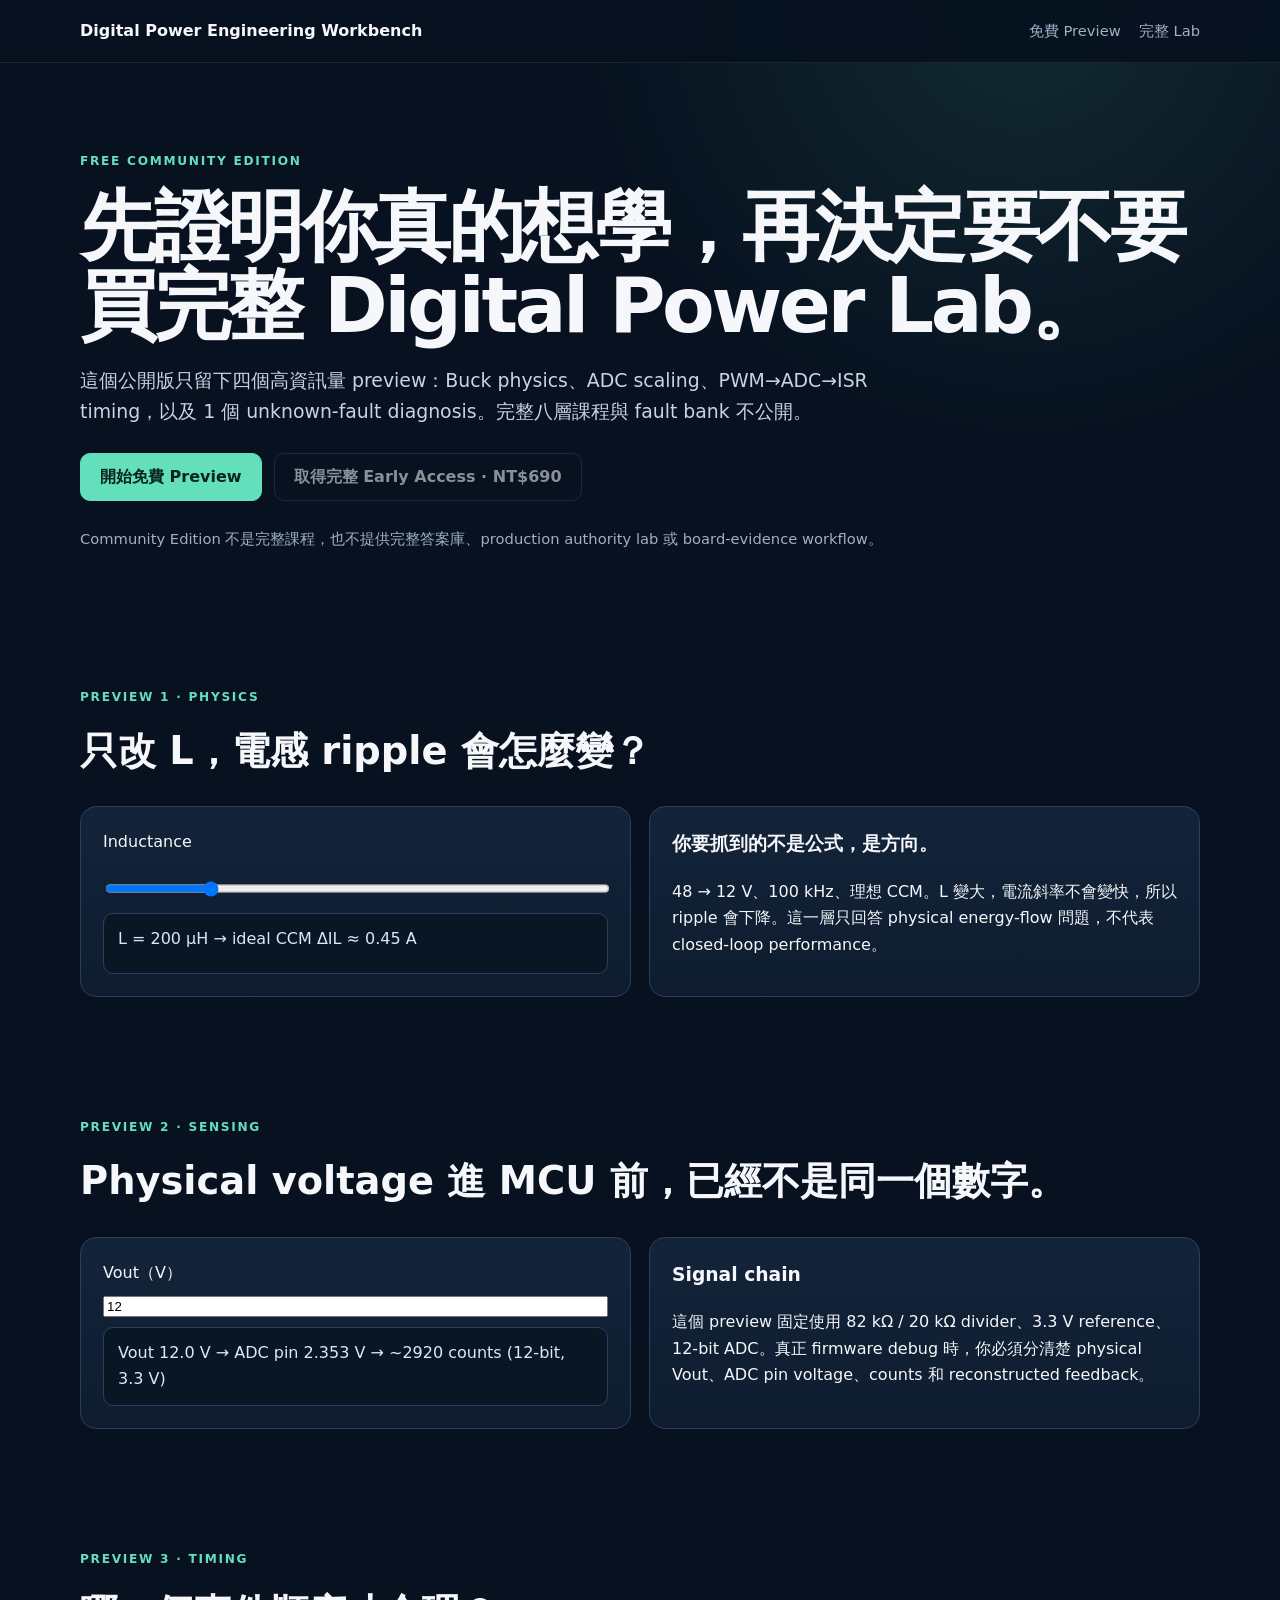
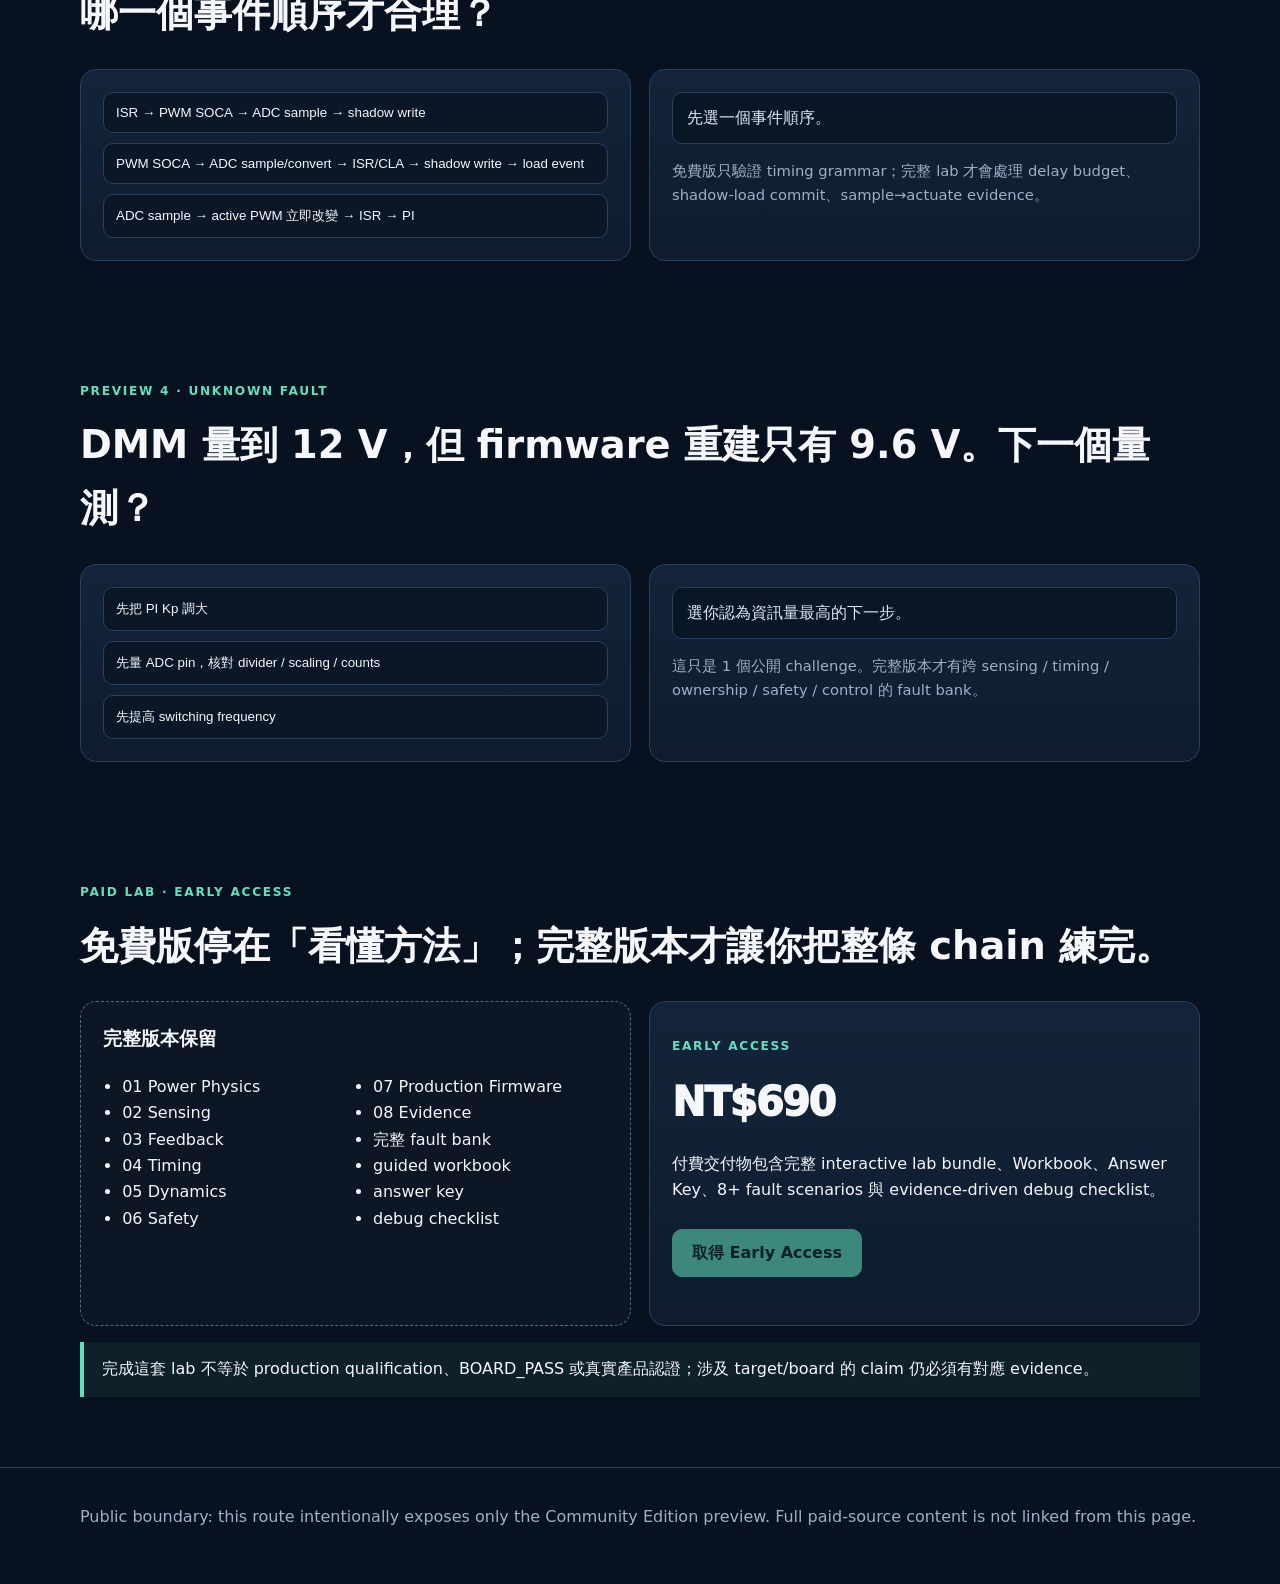
==== training/digital-buck/index.html @ 7afb1373 "feat: add digital buck community edition" ====
<!doctype html>
<html lang="zh-Hant">
<head>
  <meta charset="utf-8">
  <meta name="viewport" content="width=device-width,initial-scale=1">
  <meta name="description" content="免費 Digital Buck Community Edition：用少量互動實驗看懂 Buck physics、ADC sensing、control timing 與 evidence-driven debug。">
  <title>Digital Buck Community Edition</title>
  <link rel="stylesheet" href="./community.css">
</head>
<body>
<header class="top">
  <div class="shell">
    <a class="brand" href="../../">Digital Power Engineering Workbench</a>
    <nav aria-label="頁面導覽">
      <a href="#preview">免費 Preview</a>
      <a href="#paid">完整 Lab</a>
    </nav>
  </div>
</header>

<main>
<section class="hero">
  <div class="shell">
    <p class="eyebrow">FREE COMMUNITY EDITION</p>
    <h1>先證明你真的想學，再決定要不要買完整 Digital Power Lab。</h1>
    <p class="lead">這個公開版只留下四個高資訊量 preview：Buck physics、ADC scaling、PWM→ADC→ISR timing，以及 1 個 unknown-fault diagnosis。完整八層課程與 fault bank 不公開。</p>
    <div class="actions">
      <a class="button primary" href="#preview">開始免費 Preview</a>
      <a class="button" data-buy aria-disabled="true">取得完整 Early Access · NT$690</a>
    </div>
    <p class="note">Community Edition 不是完整課程，也不提供完整答案庫、production authority lab 或 board-evidence workflow。</p>
  </div>
</section>

<section class="block" id="preview">
  <div class="shell">
    <p class="eyebrow">PREVIEW 1 · PHYSICS</p>
    <h2>只改 L，電感 ripple 會怎麼變？</h2>
    <div class="grid">
      <article class="card control">
        <label for="inductance">Inductance</label>
        <input id="inductance" type="range" min="100" max="600" step="25" value="200">
        <div id="physics-result" class="result" aria-live="polite"></div>
      </article>
      <article class="card">
        <h3>你要抓到的不是公式，是方向。</h3>
        <p>48 → 12 V、100 kHz、理想 CCM。L 變大，電流斜率不會變快，所以 ripple 會下降。這一層只回答 physical energy-flow 問題，不代表 closed-loop performance。</p>
      </article>
    </div>
  </div>
</section>

<section class="block">
  <div class="shell">
    <p class="eyebrow">PREVIEW 2 · SENSING</p>
    <h2>Physical voltage 進 MCU 前，已經不是同一個數字。</h2>
    <div class="grid">
      <article class="card control">
        <label for="sense-vout">Vout（V）</label>
        <input id="sense-vout" type="number" min="1" max="16" step=".1" value="12">
        <div id="sense-result" class="result" aria-live="polite"></div>
      </article>
      <article class="card">
        <h3>Signal chain</h3>
        <p>這個 preview 固定使用 82 kΩ / 20 kΩ divider、3.3 V reference、12-bit ADC。真正 firmware debug 時，你必須分清楚 physical Vout、ADC pin voltage、counts 和 reconstructed feedback。</p>
      </article>
    </div>
  </div>
</section>

<section class="block">
  <div class="shell">
    <p class="eyebrow">PREVIEW 3 · TIMING</p>
    <h2>哪一個事件順序才合理？</h2>
    <div class="grid">
      <article class="card options">
        <button data-timing="wrong">ISR → PWM SOCA → ADC sample → shadow write</button>
        <button data-timing="correct">PWM SOCA → ADC sample/convert → ISR/CLA → shadow write → load event</button>
        <button data-timing="wrong">ADC sample → active PWM 立即改變 → ISR → PI</button>
      </article>
      <article class="card">
        <div id="timing-result" class="result" aria-live="polite">先選一個事件順序。</div>
        <p class="note">免費版只驗證 timing grammar；完整 lab 才會處理 delay budget、shadow-load commit、sample→actuate evidence。</p>
      </article>
    </div>
  </div>
</section>

<section class="block">
  <div class="shell">
    <p class="eyebrow">PREVIEW 4 · UNKNOWN FAULT</p>
    <h2>DMM 量到 12 V，但 firmware 重建只有 9.6 V。下一個量測？</h2>
    <div class="grid">
      <article class="card options">
        <button data-fault="pi">先把 PI Kp 調大</button>
        <button data-fault="adc">先量 ADC pin，核對 divider / scaling / counts</button>
        <button data-fault="pwm">先提高 switching frequency</button>
      </article>
      <article class="card">
        <div id="fault-result" class="result" aria-live="polite">選你認為資訊量最高的下一步。</div>
        <p class="note">這只是 1 個公開 challenge。完整版本才有跨 sensing / timing / ownership / safety / control 的 fault bank。</p>
      </article>
    </div>
  </div>
</section>

<section class="block" id="paid">
  <div class="shell">
    <p class="eyebrow">PAID LAB · EARLY ACCESS</p>
    <h2>免費版停在「看懂方法」；完整版本才讓你把整條 chain 練完。</h2>
    <div class="grid">
      <article class="card locked">
        <h3>完整版本保留</h3>
        <ul>
          <li>01 Power Physics</li><li>02 Sensing</li><li>03 Feedback</li><li>04 Timing</li>
          <li>05 Dynamics</li><li>06 Safety</li><li>07 Production Firmware</li><li>08 Evidence</li>
          <li>完整 fault bank</li><li>guided workbook</li><li>answer key</li><li>debug checklist</li>
        </ul>
      </article>
      <article class="card">
        <p class="eyebrow">EARLY ACCESS</p>
        <div class="price">NT$690</div>
        <p>付費交付物包含完整 interactive lab bundle、Workbook、Answer Key、8+ fault scenarios 與 evidence-driven debug checklist。</p>
        <div class="actions"><a class="button primary" data-buy aria-disabled="true">取得 Early Access</a></div>
        <p id="checkout-status" class="status" hidden></p>
      </article>
    </div>
    <p class="truth">完成這套 lab 不等於 production qualification、BOARD_PASS 或真實產品認證；涉及 target/board 的 claim 仍必須有對應 evidence。</p>
  </div>
</section>
</main>

<footer><div class="shell">Public boundary: this route intentionally exposes only the Community Edition preview. Full paid-source content is not linked from this page.</div></footer>

<script src="./product-config.js"></script>
<script src="./app.js"></script>
</body>
</html>
---- training/digital-buck/community.css ----
:root{
  --bg:#07111f;--panel:#0e1c2e;--panel2:#13243a;--text:#f5f7fb;--muted:#9fb0c6;
  --line:#29405d;--accent:#63dfbc;--accentInk:#06251d;--warn:#ffd166;--max:1120px
}
*{box-sizing:border-box}html{scroll-behavior:smooth}
body{margin:0;background:radial-gradient(circle at 80% 0%,rgba(99,223,188,.12),transparent 28rem),var(--bg);color:var(--text);font:16px/1.65 Inter,system-ui,-apple-system,"Segoe UI",sans-serif}
a{color:inherit}.shell{width:min(var(--max),calc(100% - 28px));margin:auto}
.top{position:sticky;top:0;z-index:5;background:rgba(7,17,31,.92);backdrop-filter:blur(10px);border-bottom:1px solid rgba(255,255,255,.08)}
.top .shell{min-height:62px;display:flex;align-items:center;justify-content:space-between;gap:18px}
.brand{font-weight:900;text-decoration:none}.top nav{display:flex;gap:18px}.top nav a{color:var(--muted);text-decoration:none;font-size:.92rem}
.hero{padding:76px 0 54px}.eyebrow{color:var(--accent);font-weight:900;letter-spacing:.14em;font-size:.76rem;text-transform:uppercase}
h1{font-size:clamp(2.3rem,6vw,5rem);line-height:1.04;letter-spacing:-.045em;margin:.2em 0}.lead{max-width:820px;color:#c8d4e3;font-size:1.18rem}
.actions{display:flex;flex-wrap:wrap;gap:12px;margin:26px 0}
.button{display:inline-flex;align-items:center;justify-content:center;min-height:48px;padding:0 19px;border:1px solid var(--line);border-radius:10px;text-decoration:none;font-weight:850}
.button.primary{background:var(--accent);border-color:var(--accent);color:var(--accentInk)}.button.disabled{opacity:.55;cursor:not-allowed}
.note{color:var(--muted);font-size:.92rem}.block{padding:54px 0}.block h2{font-size:clamp(1.65rem,3vw,2.6rem);margin:0 0 10px}
.grid{display:grid;grid-template-columns:repeat(2,minmax(0,1fr));gap:18px;margin-top:24px}.card{background:linear-gradient(180deg,var(--panel2),var(--panel));border:1px solid var(--line);border-radius:16px;padding:22px}
.card h3{margin-top:0}.control{display:grid;gap:10px}.control input[type="range"],.control input[type="number"]{width:100%}
.result{min-height:46px;padding:12px 14px;border:1px solid var(--line);border-radius:10px;background:#091624;color:#dce8f7}
.options{display:grid;gap:10px}.options button{padding:12px;border-radius:10px;border:1px solid var(--line);background:#0b1726;color:var(--text);text-align:left;cursor:pointer}
.locked{border:1px dashed #526b89;background:rgba(255,255,255,.025)}.locked ul{columns:2;padding-left:1.2rem}.price{font-size:2.5rem;font-weight:950;letter-spacing:-.04em}
.truth{border-left:4px solid var(--accent);padding:14px 18px;background:rgba(99,223,188,.07)}
.status{margin-top:14px;padding:12px;border:1px solid #7c6424;border-radius:10px;background:rgba(255,209,102,.08);color:#ffe399}
footer{border-top:1px solid var(--line);padding:36px 0 54px;color:var(--muted)}
@media(max-width:760px){.grid{grid-template-columns:1fr}.top nav{display:none}.locked ul{columns:1}.actions .button{width:100%}}
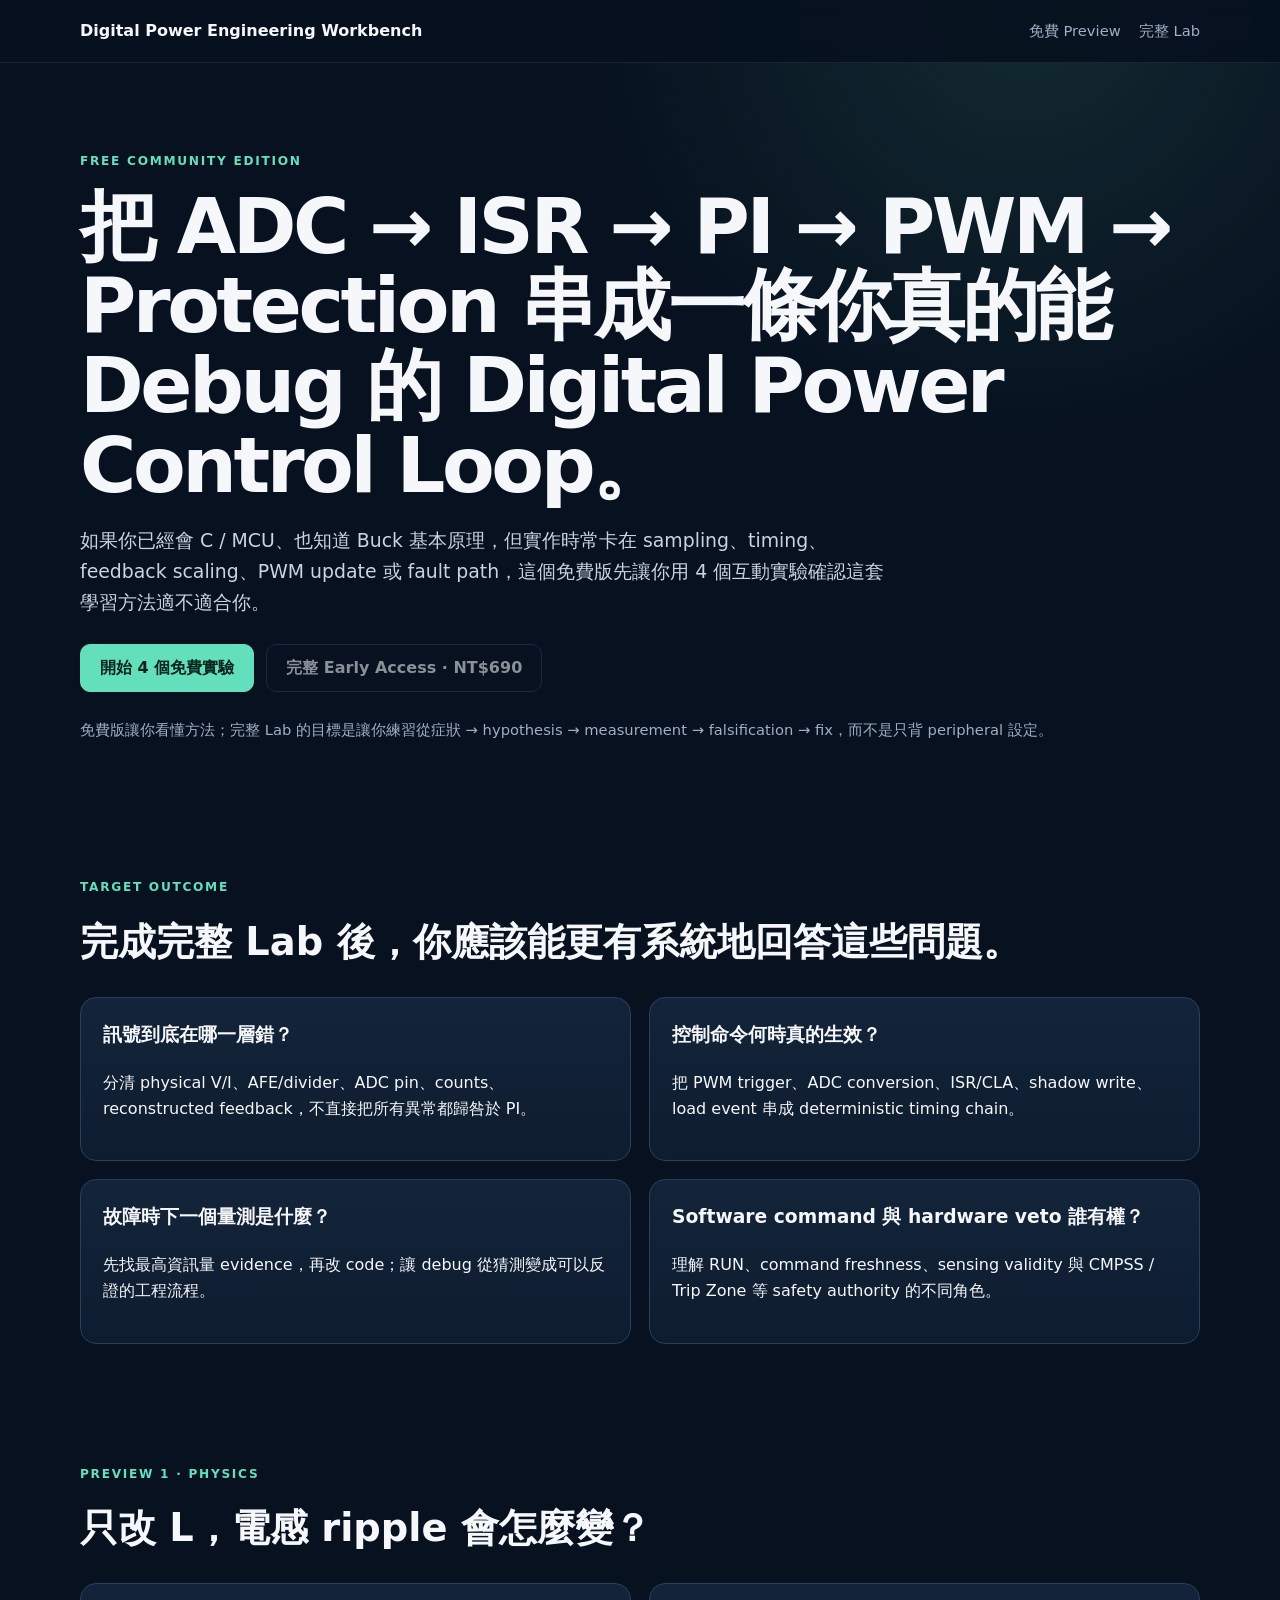
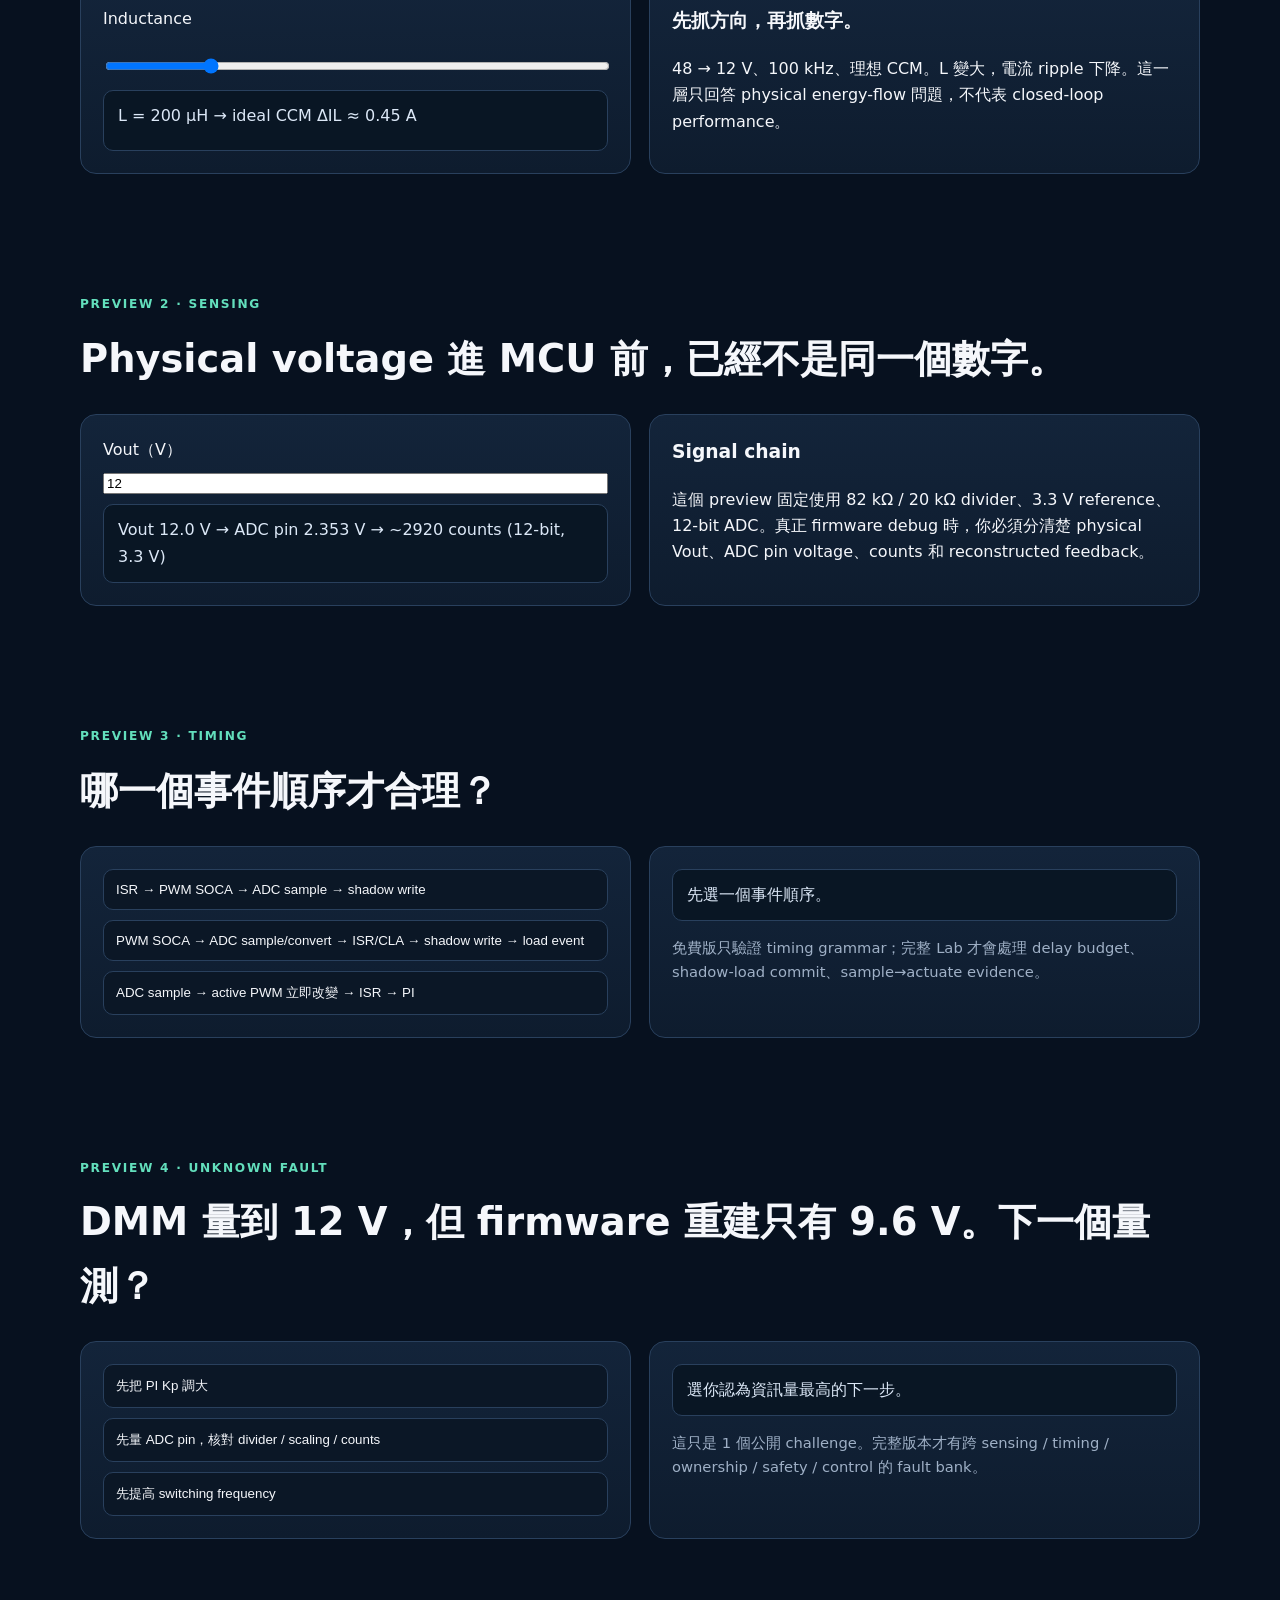
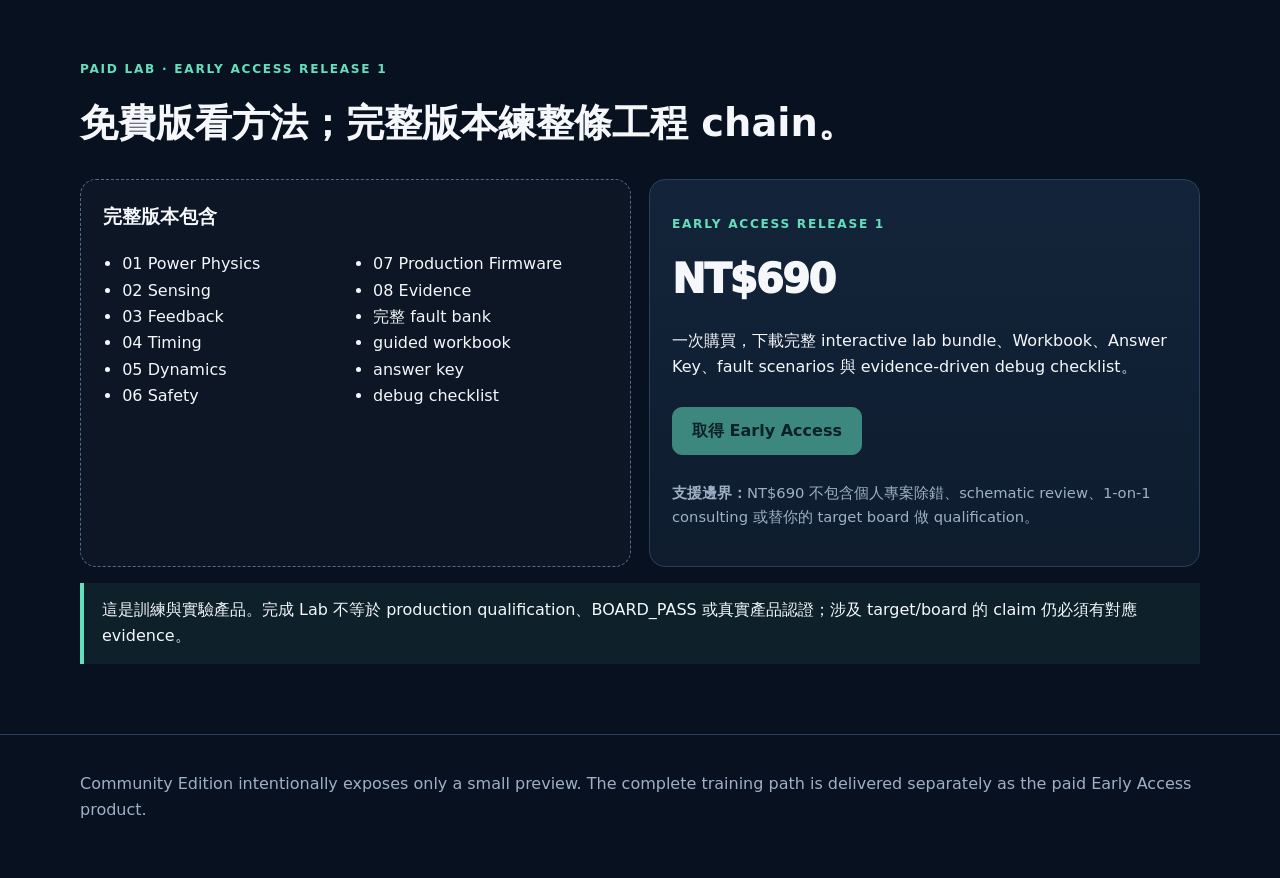
==== commit da17058c: "feat: make digital buck landing page outcome-driven" ====
--- a/training/digital-buck/index.html
+++ b/training/digital-buck/index.html
@@ -3,7 +3,7 @@
 <head>
   <meta charset="utf-8">
   <meta name="viewport" content="width=device-width,initial-scale=1">
-  <meta name="description" content="免費 Digital Buck Community Edition：用少量互動實驗看懂 Buck physics、ADC sensing、control timing 與 evidence-driven debug。">
+  <meta name="description" content="免費 Digital Buck Community Edition：用 4 個互動實驗理解 Buck physics、ADC sensing、control timing 與 evidence-driven debug。">
   <title>Digital Buck Community Edition</title>
   <link rel="stylesheet" href="./community.css">
 </head>
@@ -22,13 +22,38 @@
 <section class="hero">
   <div class="shell">
     <p class="eyebrow">FREE COMMUNITY EDITION</p>
-    <h1>先證明你真的想學，再決定要不要買完整 Digital Power Lab。</h1>
-    <p class="lead">這個公開版只留下四個高資訊量 preview：Buck physics、ADC scaling、PWM→ADC→ISR timing，以及 1 個 unknown-fault diagnosis。完整八層課程與 fault bank 不公開。</p>
+    <h1>把 ADC → ISR → PI → PWM → Protection 串成一條你真的能 Debug 的 Digital Power Control Loop。</h1>
+    <p class="lead">如果你已經會 C / MCU、也知道 Buck 基本原理，但實作時常卡在 sampling、timing、feedback scaling、PWM update 或 fault path，這個免費版先讓你用 4 個互動實驗確認這套學習方法適不適合你。</p>
     <div class="actions">
-      <a class="button primary" href="#preview">開始免費 Preview</a>
-      <a class="button" data-buy aria-disabled="true">取得完整 Early Access · NT$690</a>
+      <a class="button primary" href="#preview">開始 4 個免費實驗</a>
+      <a class="button" data-buy aria-disabled="true">完整 Early Access · NT$690</a>
     </div>
-    <p class="note">Community Edition 不是完整課程，也不提供完整答案庫、production authority lab 或 board-evidence workflow。</p>
+    <p class="note">免費版讓你看懂方法；完整 Lab 的目標是讓你練習從症狀 → hypothesis → measurement → falsification → fix，而不是只背 peripheral 設定。</p>
+  </div>
+</section>
+
+<section class="block">
+  <div class="shell">
+    <p class="eyebrow">TARGET OUTCOME</p>
+    <h2>完成完整 Lab 後，你應該能更有系統地回答這些問題。</h2>
+    <div class="grid">
+      <article class="card">
+        <h3>訊號到底在哪一層錯？</h3>
+        <p>分清 physical V/I、AFE/divider、ADC pin、counts、reconstructed feedback，不直接把所有異常都歸咎於 PI。</p>
+      </article>
+      <article class="card">
+        <h3>控制命令何時真的生效？</h3>
+        <p>把 PWM trigger、ADC conversion、ISR/CLA、shadow write、load event 串成 deterministic timing chain。</p>
+      </article>
+      <article class="card">
+        <h3>故障時下一個量測是什麼？</h3>
+        <p>先找最高資訊量 evidence，再改 code；讓 debug 從猜測變成可以反證的工程流程。</p>
+      </article>
+      <article class="card">
+        <h3>Software command 與 hardware veto 誰有權？</h3>
+        <p>理解 RUN、command freshness、sensing validity 與 CMPSS / Trip Zone 等 safety authority 的不同角色。</p>
+      </article>
+    </div>
   </div>
 </section>
 
@@ -43,8 +68,8 @@
         <div id="physics-result" class="result" aria-live="polite"></div>
       </article>
       <article class="card">
-        <h3>你要抓到的不是公式，是方向。</h3>
-        <p>48 → 12 V、100 kHz、理想 CCM。L 變大，電流斜率不會變快，所以 ripple 會下降。這一層只回答 physical energy-flow 問題，不代表 closed-loop performance。</p>
+        <h3>先抓方向，再抓數字。</h3>
+        <p>48 → 12 V、100 kHz、理想 CCM。L 變大，電流 ripple 下降。這一層只回答 physical energy-flow 問題，不代表 closed-loop performance。</p>
       </article>
     </div>
   </div>
@@ -80,7 +105,7 @@
       </article>
       <article class="card">
         <div id="timing-result" class="result" aria-live="polite">先選一個事件順序。</div>
-        <p class="note">免費版只驗證 timing grammar；完整 lab 才會處理 delay budget、shadow-load commit、sample→actuate evidence。</p>
+        <p class="note">免費版只驗證 timing grammar；完整 Lab 才會處理 delay budget、shadow-load commit、sample→actuate evidence。</p>
       </article>
     </div>
   </div>
@@ -106,11 +131,11 @@
 
 <section class="block" id="paid">
   <div class="shell">
-    <p class="eyebrow">PAID LAB · EARLY ACCESS</p>
-    <h2>免費版停在「看懂方法」；完整版本才讓你把整條 chain 練完。</h2>
+    <p class="eyebrow">PAID LAB · EARLY ACCESS RELEASE 1</p>
+    <h2>免費版看方法；完整版本練整條工程 chain。</h2>
     <div class="grid">
       <article class="card locked">
-        <h3>完整版本保留</h3>
+        <h3>完整版本包含</h3>
         <ul>
           <li>01 Power Physics</li><li>02 Sensing</li><li>03 Feedback</li><li>04 Timing</li>
           <li>05 Dynamics</li><li>06 Safety</li><li>07 Production Firmware</li><li>08 Evidence</li>
@@ -118,19 +143,20 @@
         </ul>
       </article>
       <article class="card">
-        <p class="eyebrow">EARLY ACCESS</p>
+        <p class="eyebrow">EARLY ACCESS RELEASE 1</p>
         <div class="price">NT$690</div>
-        <p>付費交付物包含完整 interactive lab bundle、Workbook、Answer Key、8+ fault scenarios 與 evidence-driven debug checklist。</p>
+        <p>一次購買，下載完整 interactive lab bundle、Workbook、Answer Key、fault scenarios 與 evidence-driven debug checklist。</p>
         <div class="actions"><a class="button primary" data-buy aria-disabled="true">取得 Early Access</a></div>
         <p id="checkout-status" class="status" hidden></p>
+        <p class="note"><strong>支援邊界：</strong>NT$690 不包含個人專案除錯、schematic review、1-on-1 consulting 或替你的 target board 做 qualification。</p>
       </article>
     </div>
-    <p class="truth">完成這套 lab 不等於 production qualification、BOARD_PASS 或真實產品認證；涉及 target/board 的 claim 仍必須有對應 evidence。</p>
+    <p class="truth">這是訓練與實驗產品。完成 Lab 不等於 production qualification、BOARD_PASS 或真實產品認證；涉及 target/board 的 claim 仍必須有對應 evidence。</p>
   </div>
 </section>
 </main>
 
-<footer><div class="shell">Public boundary: this route intentionally exposes only the Community Edition preview. Full paid-source content is not linked from this page.</div></footer>
+<footer><div class="shell">Community Edition intentionally exposes only a small preview. The complete training path is delivered separately as the paid Early Access product.</div></footer>
 
 <script src="./product-config.js"></script>
 <script src="./app.js"></script>
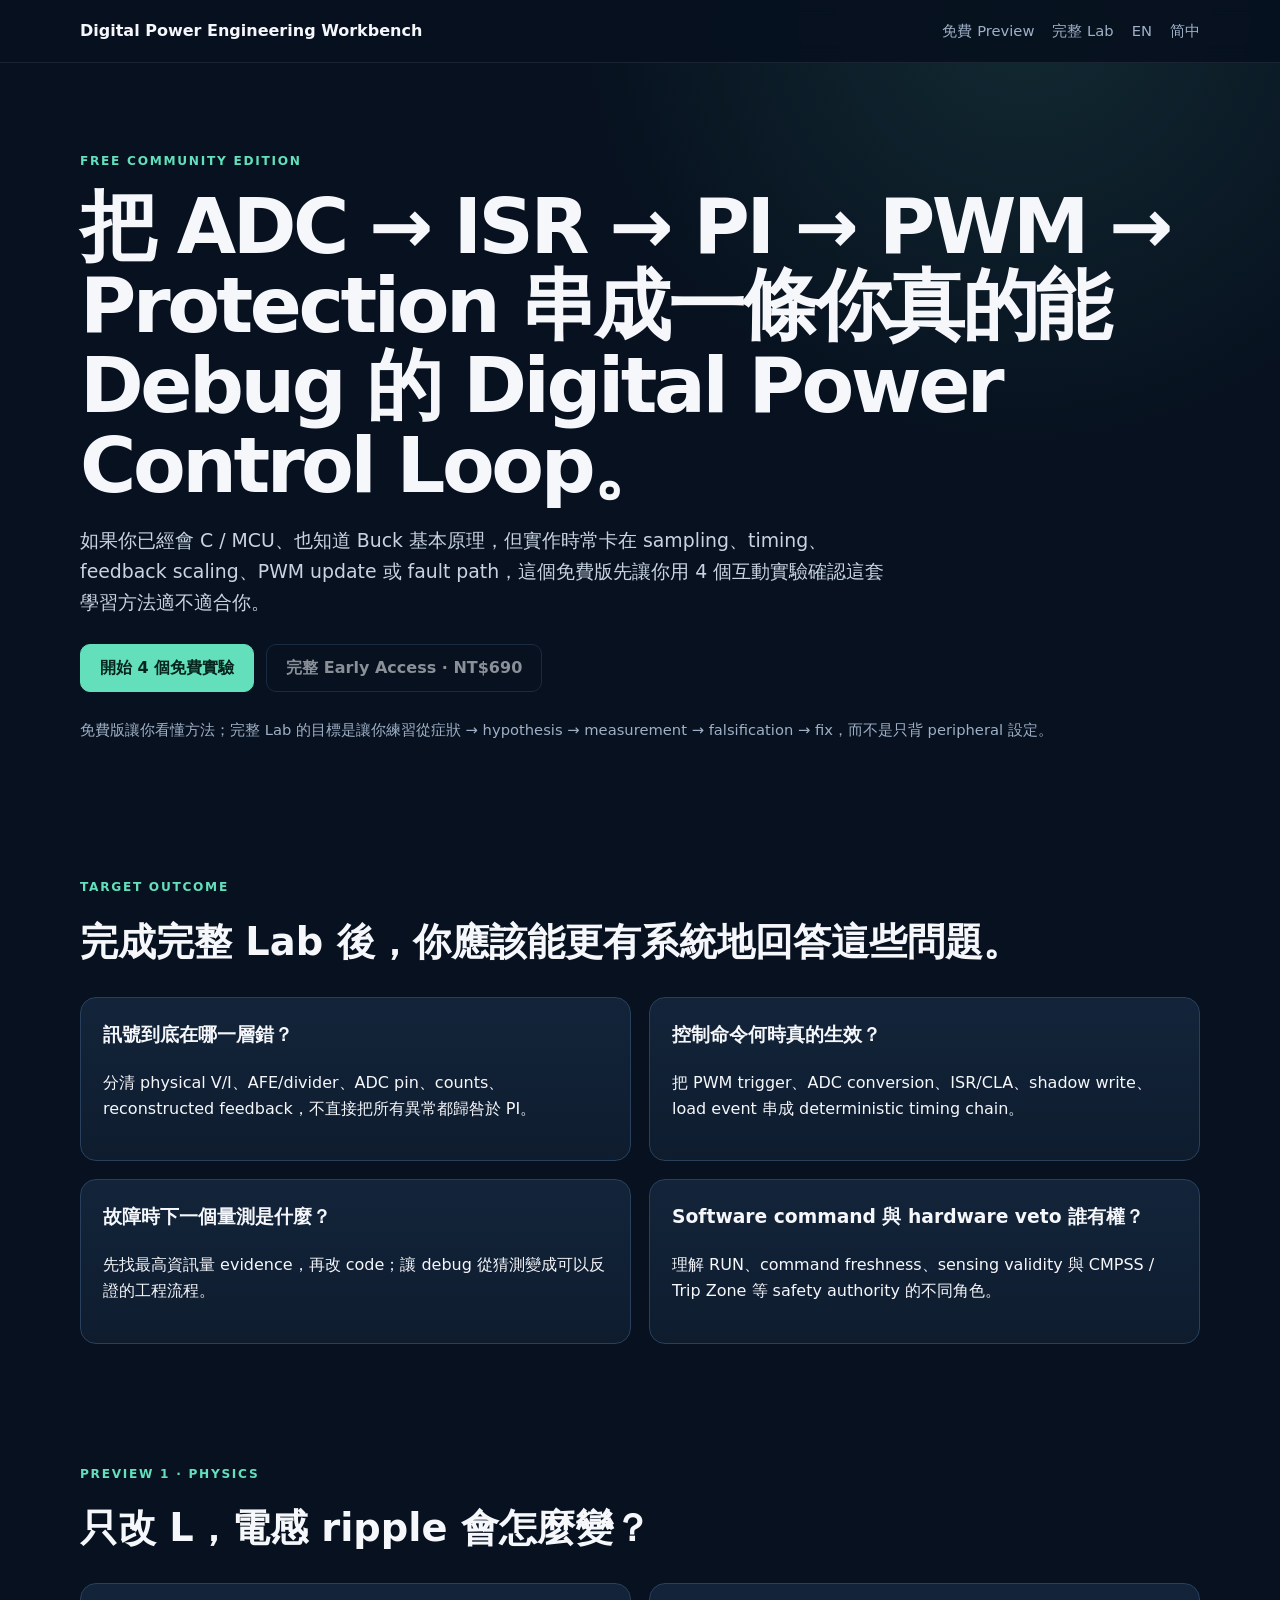
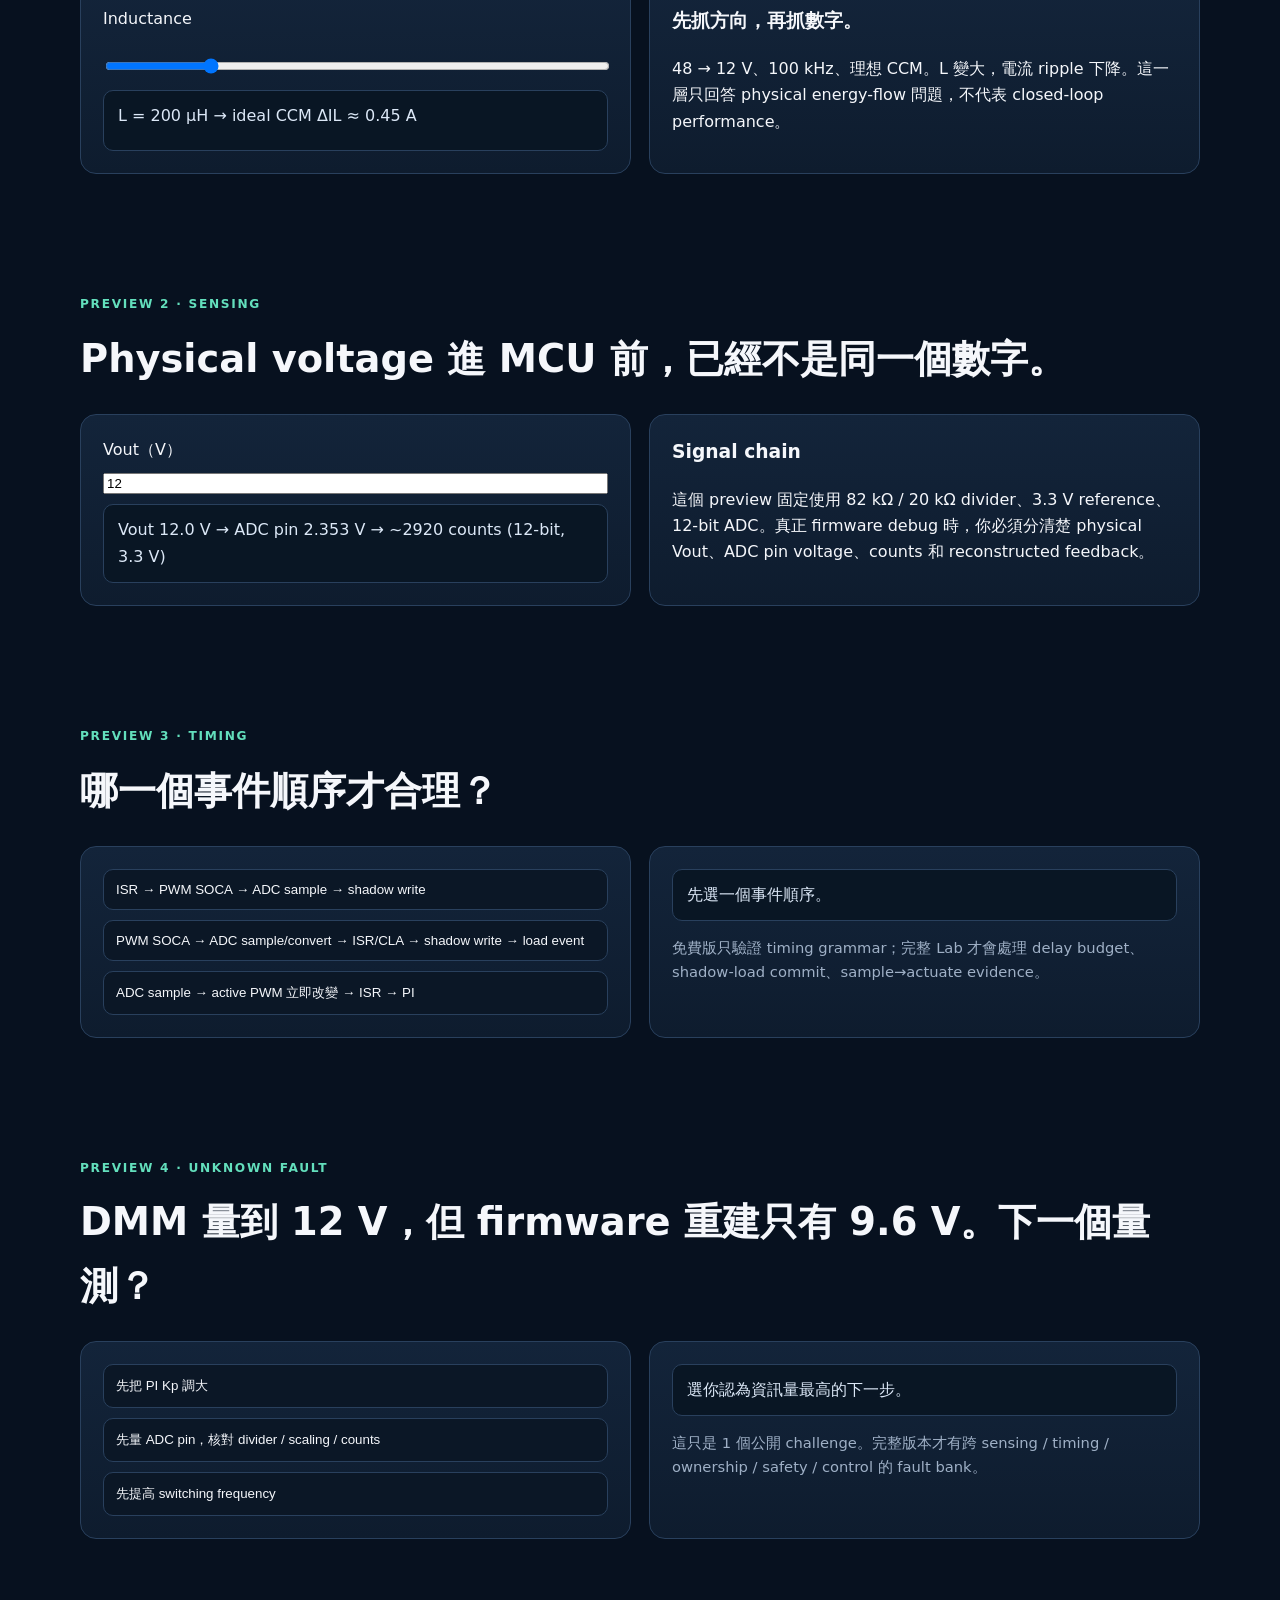
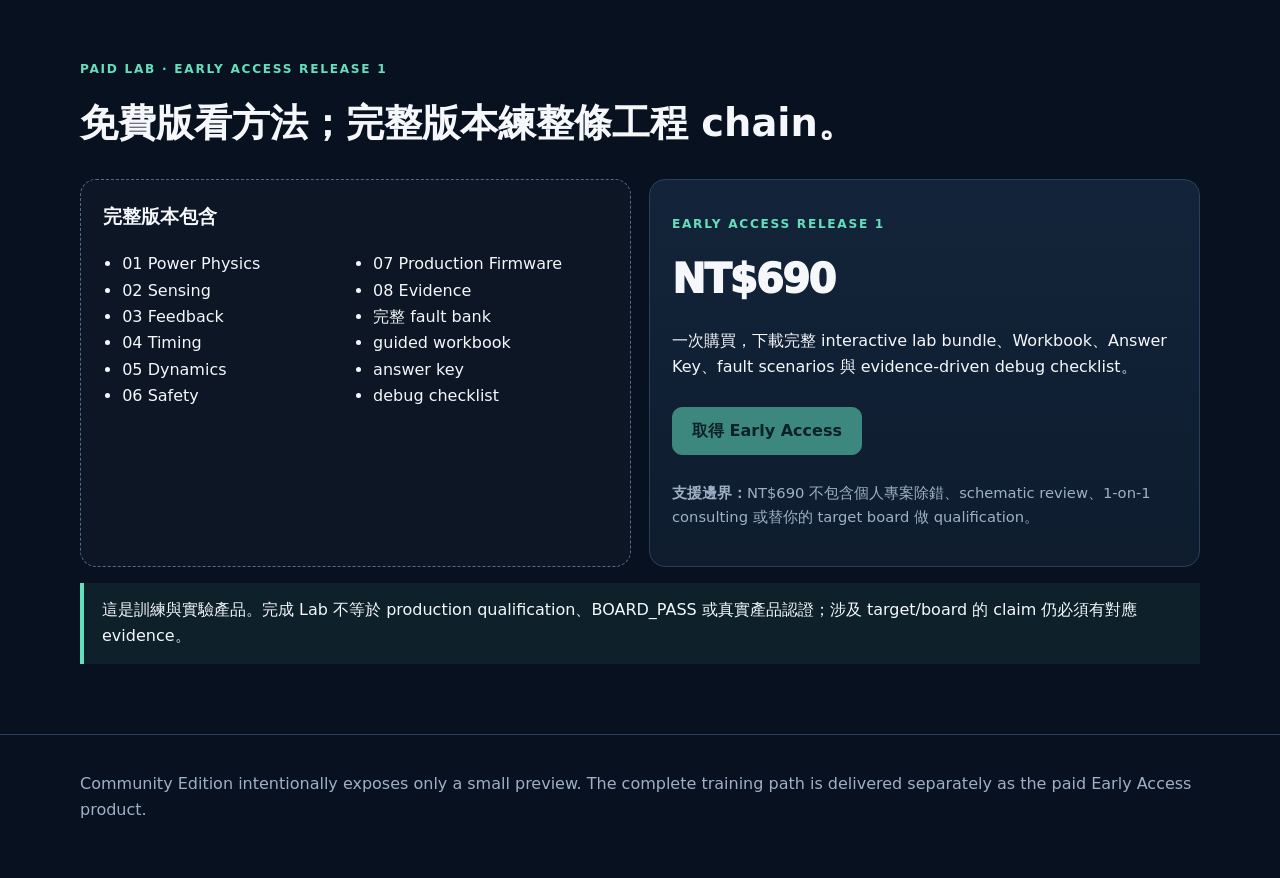
==== commit 80d6e12c: "feat: link English and Simplified Chinese funnels" ====
--- a/training/digital-buck/index.html
+++ b/training/digital-buck/index.html
@@ -14,6 +14,8 @@
     <nav aria-label="頁面導覽">
       <a href="#preview">免費 Preview</a>
       <a href="#paid">完整 Lab</a>
+      <a href="./en/">EN</a>
+      <a href="./zh-cn/">简中</a>
     </nav>
   </div>
 </header>
@@ -161,4 +163,4 @@
 <script src="./product-config.js"></script>
 <script src="./app.js"></script>
 </body>
-</html>
+</html>
